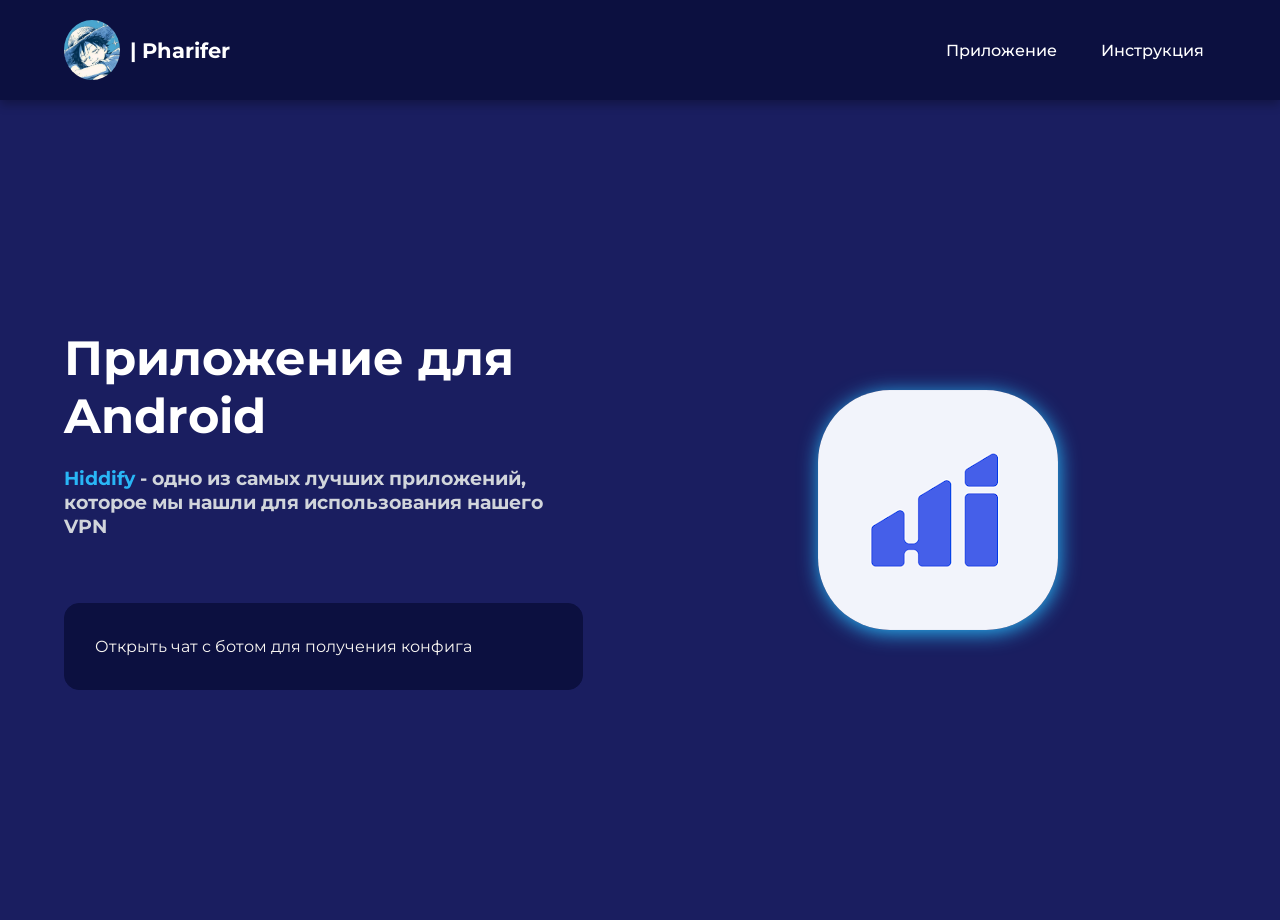
==== android.html @ e6823705 "Update android.html" ====
<!DOCTYPE html>
<html lang="en">
<head>
    <meta charset="UTF-8">
    <meta name="viewport" content="width=device-width, initial-scale=1.0">
    <link rel="stylesheet" href="css/android.css">
    <title>Android | Instruction</title>
</head>
<body>
    <header class="navigation">
        <a href="index.html" class="logo-link">
            <img src="img/logo.jpg" alt="Логотип"> | Pharifer
        </a>
        <button class="menu-toggle" aria-label="Меню">
            <span></span>
            <span></span>
        </button>
        <ul class="nav-list">
            <li class="nav-item"><a href="#app_block" class="nav-itemlink">Приложение</a></li>
            <li class="nav-item"><a href="#" class="nav-itemlink">Инструкция</a></li>
        </ul>
    </header>

    <section class="app-block" id="app_block">
        <div class="app-text">
            <h1 class="app-main-title">Приложение для Android</h1>
            <h3 class="app-subMainText"><a href="https://play.google.com/store/apps/details?id=app.hiddify.com&hl=ru" class="hiddify-link">Hiddify</a> - одно из самых лучших приложений, которое мы нашли для использования нашего VPN</h3>

            <a href="https://t.me/Pharifer_bot" target="_blank" class="tg-link-button">Открыть чат с ботом для получения конфига</a>
        </div>
        <div class="app-img">
            <img src="img/unnamed.webp" alt="Фоновое изображение">
        </div>
    </section>

</body>
</html>
---- css/android.css ----
/* Сброс и базовые стили */
@import url('https://fonts.googleapis.com/css2?family=Montserrat:ital,wght@0,100..900;1,100..900&display=swap');

* {
    margin: 0;
    padding: 0;
    box-sizing: border-box;
    font-family: "Montserrat", sans-serif;
    color: #fff;
}

/* Навигация */
.navigation {
    position: sticky;
    top: 0;
    z-index: 1000;
    display: flex;
    justify-content: space-between;
    align-items: center;
    padding: 20px 5%;
    background-color: #0c1040;
    box-shadow: 0 4px 10px rgba(0, 0, 0, 0.3);
}

/* Лого */
.logo-link {
    display: flex;
    align-items: center;
    color: white;
    text-decoration: none;
    font-size: 1.3rem;
    font-weight: bold;
    z-index: 1001;
}

.logo-link img {
    height: 60px;
    margin-right: 10px;
    border-radius: 100%;
}

/* Кнопка меню для мобильных */
.menu-toggle {
    display: none;
    flex-direction: column;
    justify-content: space-around;
    width: 30px;
    height: 25px;
    background: transparent;
    border: none;
    cursor: pointer;
    padding: 0;
    z-index: 1001;
}

.menu-toggle span {
    width: 100%;
    height: 3px;
    background: white;
    border-radius: 3px;
    transition: all 0.3s ease;
}

.menu-toggle.active span:nth-child(1) {
    transform: translateY(8px) rotate(45deg);
}

.menu-toggle.active span:nth-child(2) {
    opacity: 0;
}

/* Меню */
.nav-list {
    list-style: none;
    display: flex;
    gap: 20px;
}

.nav-itemlink {
    color: white;
    text-decoration: none;
    font-size: 1rem;
    font-weight: 500;
    padding: 8px 12px;
    border-radius: 8px;
    transition: background-color 0.3s, color 0.3s;
}

.nav-itemlink:hover {
    background-color: #1e255c;
    color: #4ade80;
}

/* Блок приветствия */
.app-block {
    display: flex;
    justify-content: space-between;
    align-items: center;
    padding: 40px 5%;
    text-align: left;
    gap: 40px;
    width: 100%;
    min-height: calc(100vh - 80px);
    background-color: #1a1e60;
    flex-wrap: wrap;
}

.app-text {
    flex: 1;
    min-width: 300px;
}

.app-main-title {
    font-size: clamp(1.8rem, 5vw, 3rem);
    font-weight: 700;
    margin-bottom: 20px;
    line-height: 1.2;
    width: 90%;
}

.app-subMainText {
    font-size: clamp(1rem, 2vw, 1.2rem);
    color: #d1d5db;
    margin-bottom: 40px;
    max-width: 90%;
}

.hiddify-link {
    text-decoration: none;
    color: #29b6f6;
}

.app-img {
    flex: 1;
    display: flex;
    justify-content: center;
    min-width: 280px;
}

.app-img img {
    max-width: 100%;
    border-top-left-radius: 30%;
    border-top-right-radius: 30%;
    border-bottom-left-radius: 30%;
    border-bottom-right-radius: 30%;
    height: auto;
    object-fit: contain;
    max-height: 500px;
    box-shadow: 1px 3px 20px #29b6f6;
}

.tg-link-button {
    background-color: #0c1040;
    margin-top: 25px;
    display: inline-block;
    padding: 33px 110px 33px 30px;
    border-radius: 15px;
    text-decoration: none;
    color: #f9f6f2;
    transition: .3s;
    border: 1px solid #0c1040;
    font-size: 1rem;
    text-align: center;
}

.tg-link-button:hover {
    background-color: #1e255c;
    color: #4ade80;
    transition: .3s;
    border: 1px solid #fff;
}
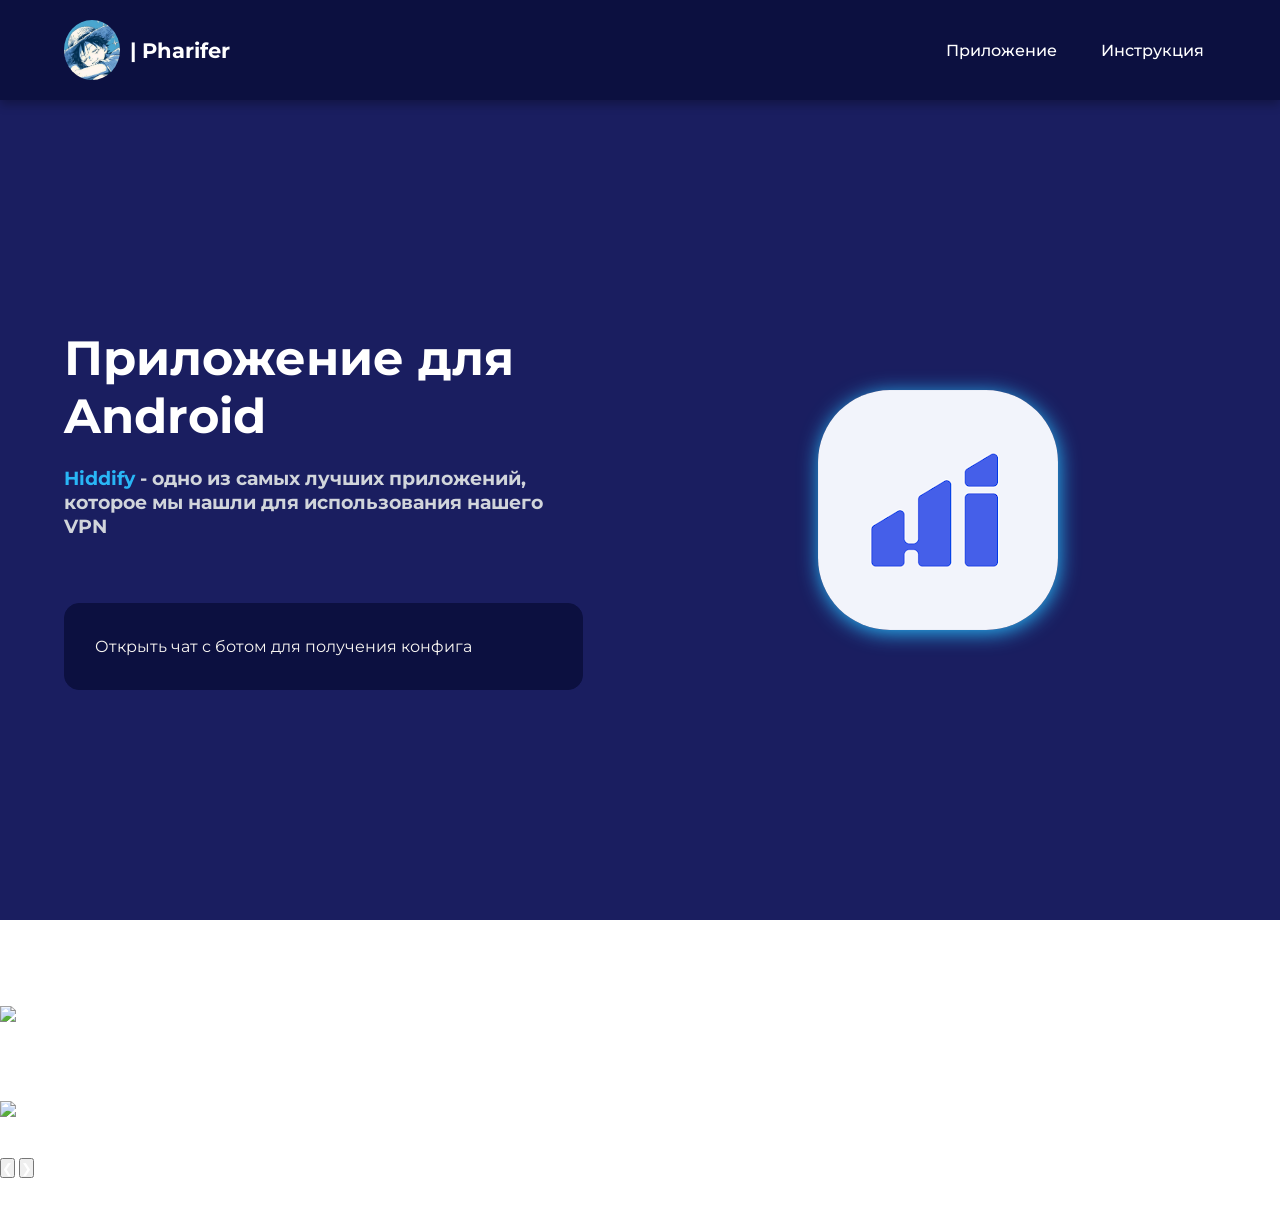
==== commit cb205228: "Update android.html" ====
--- a/android.html
+++ b/android.html
@@ -3,12 +3,13 @@
 <head>
     <meta charset="UTF-8">
     <meta name="viewport" content="width=device-width, initial-scale=1.0">
+    <script src="js/android.js"></script>
     <link rel="stylesheet" href="css/android.css">
     <title>Android | Instruction</title>
 </head>
 <body>
     <header class="navigation">
-        <a href="index.html" class="logo-link">
+        <a href="#" class="logo-link">
             <img src="img/logo.jpg" alt="Логотип"> | Pharifer
         </a>
         <button class="menu-toggle" aria-label="Меню">
@@ -17,7 +18,7 @@
         </button>
         <ul class="nav-list">
             <li class="nav-item"><a href="#app_block" class="nav-itemlink">Приложение</a></li>
-            <li class="nav-item"><a href="#" class="nav-itemlink">Инструкция</a></li>
+            <li class="nav-item"><a href="#instruction" class="nav-itemlink">Инструкция</a></li>
         </ul>
     </header>
 
@@ -33,5 +34,69 @@
         </div>
     </section>
 
+    <section class="carousel" role="region" id="instruction">
+      <h2 class="carousel-title">
+          Вот инструкция по использованию VPN на Android
+      </h2>
+
+        <div class="slides" id="slides">
+          
+          <!-- Slide 1 -->
+          <article class="slide">
+            <figure class="instruct-right">
+                <div class="photo-container">
+                    <img src="img/AndroidInstruct.png" alt="">
+                </div>
+              <figcaption class="sr-only">Добавление профиля</figcaption>
+            </figure>
+            <aside class="instruct-left">
+              <p class="instruct-text">1. Нажмите на кнопку добавления профиля</p>
+            </aside>
+          </article>
+      
+          <!-- Slide 2 -->
+          <article class="slide">
+            <figure class="instruct-right">
+                <div class="photo-container">
+                    <img src="img/AndroidInstruct2.png" alt="Получение конфига и добавление">
+                </div>
+              <figcaption class="sr-only">Получение конфигурации</figcaption>
+            </figure>
+            <aside class="instruct-left">
+              <p class="instruct-text">
+                1. Получите через бота конфиг (vless ссылку)<br><br>
+                2. Нажмите кнопку «Добавить из буфера обмена»
+              </p>
+            </aside>
+          </article>
+      
+          <!-- Slide 3 -->
+          <article class="slide">
+            <figure class="instruct-right">
+                <div class="photo-container">
+                    <img src="img/AndroidInstruct3.png" alt="Включение или отключение VPN">
+                </div>
+              <figcaption class="sr-only">Включение VPN</figcaption>
+            </figure>
+            <aside class="instruct-left">
+              <p class="instruct-text">1. Нажав на кнопку, включаете или отключаете VPN</p>
+            </aside>
+          </article>
+      
+        </div>
+      
+        <!-- Navigation buttons -->
+        <nav class="nav-buttons" aria-label="Навигация по слайдам">
+          <button class="nav left" id="prev" aria-label="Предыдущий слайд">&#10094;</button>
+          <button class="nav right" id="next" aria-label="Следующий слайд">&#10095;</button>
+        </nav>
+    </section>
+    
+    <footer class="footer">
+      <h2 class="footer-title">
+          Если у вас возникли вопросы, то не стесняйтесь задавать их <a href="https://t.me/tohidka_b" class="footer-link">ему!</a>
+      </h2>
+    </footer>
+
 </body>
 </html>
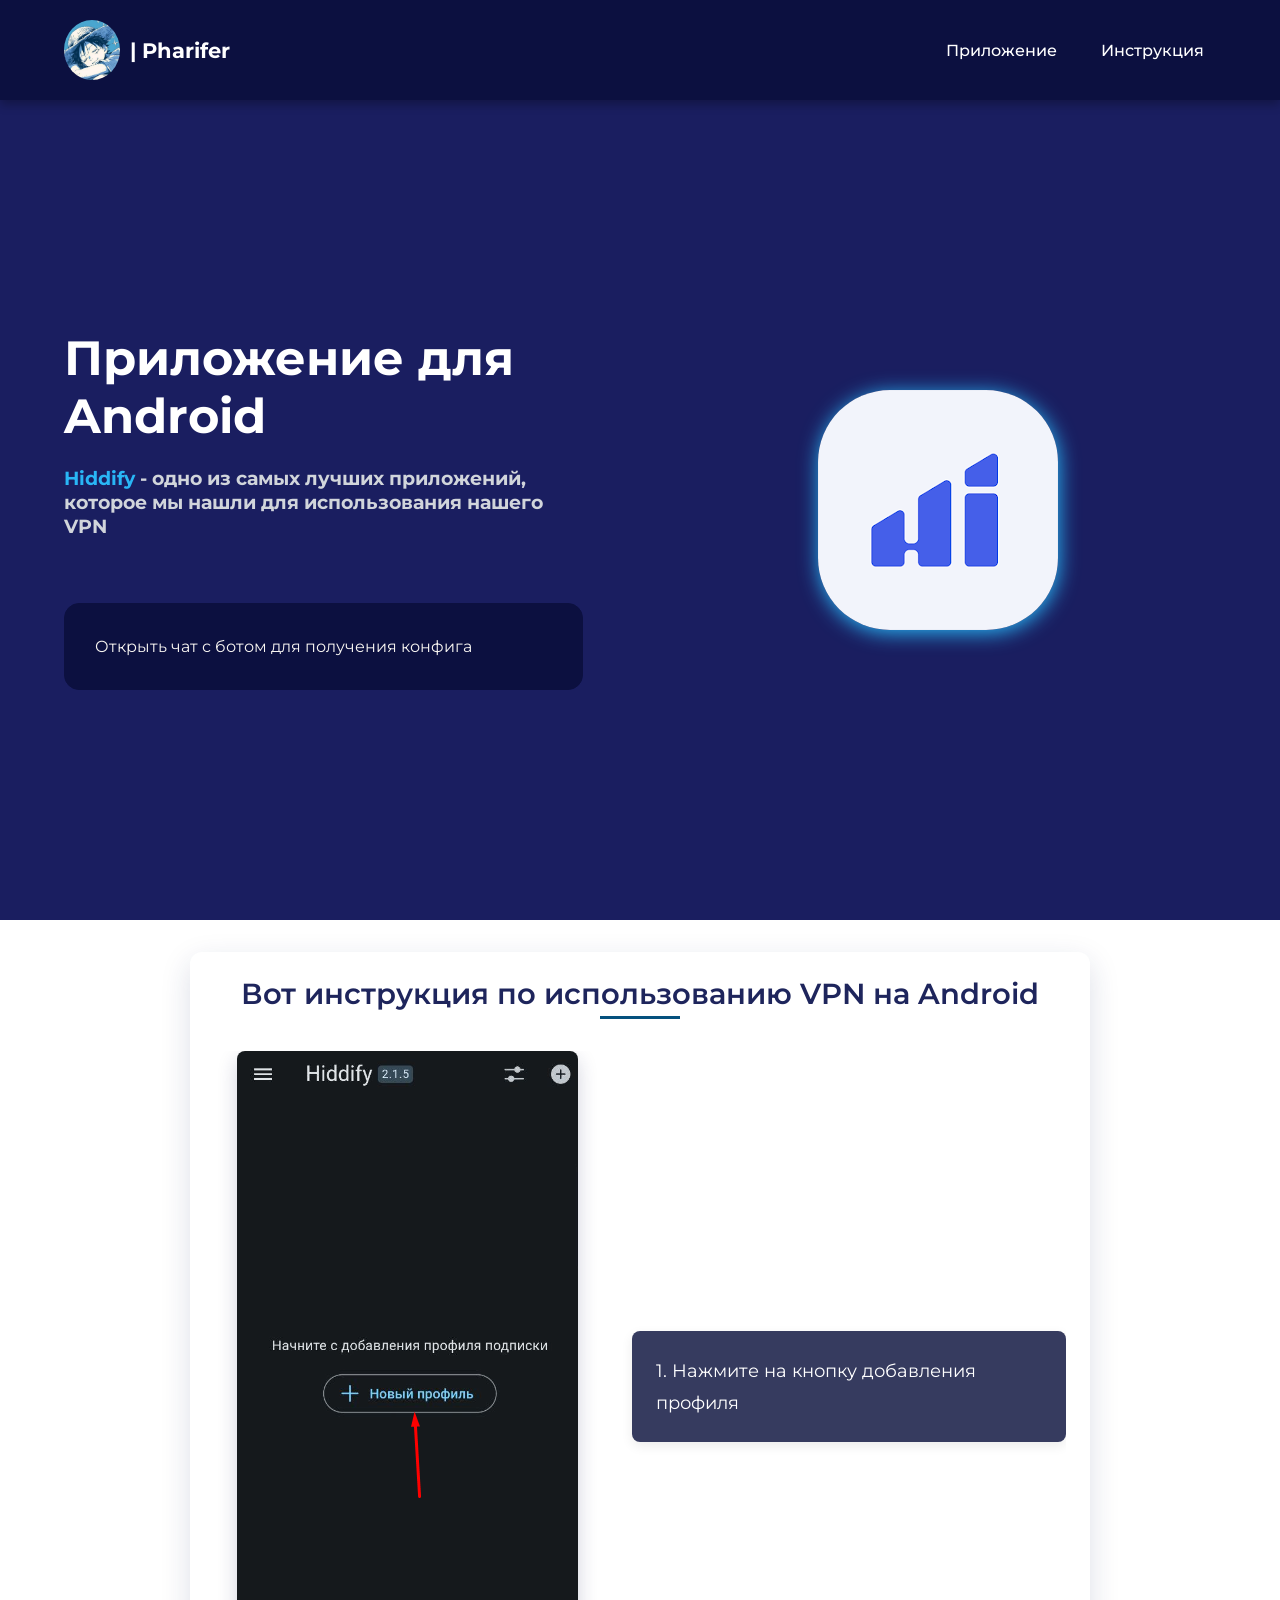
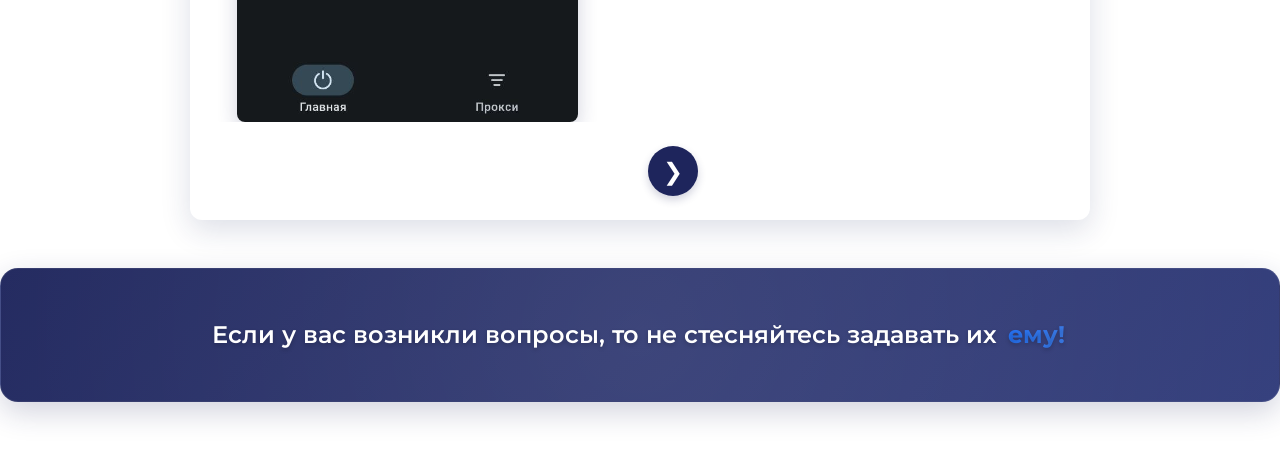
==== commit c3f79ae3: "Update android.html" ====
--- a/android.html
+++ b/android.html
@@ -9,7 +9,7 @@
 </head>
 <body>
     <header class="navigation">
-        <a href="#" class="logo-link">
+        <a href="index.html" class="logo-link">
             <img src="img/logo.jpg" alt="Логотип"> | Pharifer
         </a>
         <button class="menu-toggle" aria-label="Меню">
--- a/css/android.css
+++ b/css/android.css
@@ -1,5 +1,6 @@
 /* Сброс и базовые стили */
 @import url('https://fonts.googleapis.com/css2?family=Montserrat:ital,wght@0,100..900;1,100..900&display=swap');
+
 
 * {
     margin: 0;
@@ -8,6 +9,16 @@
     font-family: "Montserrat", sans-serif;
     color: #fff;
 }
+
+:root {
+    --primary-color: #1e255c;
+    --secondary-color: #3a4b8a;
+    --accent-color: #05517e;
+    --light-color: #363b5f;
+    --dark-color: #212529;
+    --text-color: #333;
+    --text-light: #f8f9fa;
+  }
 
 /* Навигация */
 .navigation {
@@ -168,4 +179,438 @@
     color: #4ade80;
     transition: .3s;
     border: 1px solid #fff;
-}+}
+  
+/* Стили карусели */
+.carousel {
+  max-width: 900px;
+  margin: 2rem auto;
+  padding: 1.5rem;
+  background: white;
+  border-radius: 12px;
+  box-shadow: 0 10px 30px rgba(30, 37, 92, 0.15);
+  position: relative;
+  overflow: hidden;
+}
+
+.carousel-title {
+  text-align: center;
+  color: var(--primary-color);
+  margin-bottom: 2rem;
+  font-size: 1.8rem;
+  font-weight: 600;
+  position: relative;
+  padding-bottom: 0.5rem;
+}
+
+.carousel-title::after {
+  content: '';
+  position: absolute;
+  bottom: 0;
+  left: 50%;
+  transform: translateX(-50%);
+  width: 80px;
+  height: 3px;
+  background: var(--accent-color);
+}
+
+/* Стили слайдов */
+.slides {
+  position: relative;
+  min-height: 400px;
+  overflow: hidden;
+}
+
+.slide {
+  display: flex;
+  align-items: center;
+  justify-content: space-between;
+  gap: 2rem;
+  position: absolute;
+  top: 0;
+  left: 0;
+  width: 100%;
+  height: 100%;
+  opacity: 0;
+  transition: opacity 0.5s ease-in-out;
+}
+
+.slide.active {
+  opacity: 1;
+  position: relative;
+}
+
+.instruct-left {
+  flex: 1;
+  padding: 1.5rem;
+  background-color: var(--light-color);
+  border-radius: 8px;
+  box-shadow: 0 4px 12px rgba(0, 0, 0, 0.08);
+}
+
+.instruct-text {
+  font-size: 1.1rem;
+  line-height: 1.8;
+  color: #fff;
+}
+
+.instruct-right {
+  flex: 1;
+  display: flex;
+  justify-content: center;
+  align-items: center;
+}
+
+.photo-container {
+  max-width: 100%;
+  border-radius: 8px;
+  overflow: hidden;
+  box-shadow: 0 8px 20px rgba(30, 37, 92, 0.2);
+}
+
+.photo-container img {
+  max-width: 100%;
+  height: auto;
+  display: block;
+}
+
+/* Навигационные кнопки */
+.nav-buttons {
+  display: flex;
+  justify-content: center;
+  gap: 1rem;
+  margin-top: 1.5rem;
+}
+
+.nav {
+  background-color: var(--primary-color);
+  color: white;
+  border: none;
+  border-radius: 50%;
+  width: 50px;
+  height: 50px;
+  font-size: 1.5rem;
+  cursor: pointer;
+  display: flex;
+  align-items: center;
+  justify-content: center;
+  transition: all 0.3s ease, visibility 0.3s, opacity 0.3s;
+  box-shadow: 0 4px 8px rgba(30, 37, 92, 0.2);
+}
+
+.nav.hidden {
+  visibility: hidden;
+  opacity: 0;
+  transform: scale(0.8);
+  pointer-events: none;
+}
+
+.nav:hover {
+  background-color: var(--secondary-color);
+  transform: translateY(-2px);
+  box-shadow: 0 6px 12px rgba(30, 37, 92, 0.3);
+}
+
+.nav:active {
+  transform: translateY(0);
+}
+
+/* Скрытые элементы для доступности */
+.sr-only {
+  position: absolute;
+  width: 1px;
+  height: 1px;
+  padding: 0;
+  margin: -1px;
+  overflow: hidden;
+  clip: rect(0, 0, 0, 0);
+  white-space: nowrap;
+  border-width: 0;
+}
+
+.footer {
+  background: linear-gradient(135deg, #1e255c 0%, #303b7a 100%);
+  padding: 3rem 2rem;
+  text-align: center;
+  border-radius: 18px;
+  margin: 3rem auto;
+  width: 100%;
+  box-shadow: 0 10px 30px rgba(30, 37, 92, 0.2);
+  position: relative;
+  overflow: hidden;
+  border: 1px solid rgba(255, 255, 255, 0.1);
+}
+
+.footer::before {
+    content: '';
+    position: absolute;
+    top: -50%;
+    left: -50%;
+    width: 200%;
+    height: 200%;
+    background: radial-gradient(circle, rgba(255,255,255,0.1) 0%, transparent 70%);
+    animation: rotate 15s linear infinite;
+    z-index: 0;
+}
+
+.footer-title {
+    color: white;
+    font-size: 1.5rem;
+    font-weight: 600;
+    margin: 0;
+    position: relative;
+    z-index: 1;
+    text-shadow: 0 2px 4px rgba(0,0,0,0.2);
+    line-height: 1.5;
+}
+
+.footer-link {
+    color: #fff;
+    text-decoration: none;
+    font-weight: 700;
+    position: relative;
+    display: inline-block;
+    transition: all 0.3s ease;
+    background: linear-gradient(90deg, #2575fc 0%, #5688dd 100%);
+    -webkit-background-clip: text;
+    background-clip: text;
+    -webkit-text-fill-color: transparent;
+    padding: 0 0.2rem;
+}
+
+.footer-link::after {
+    content: '';
+    position: absolute;
+    bottom: -2px;
+    left: 0;
+    width: 100%;
+    height: 2px;
+    background: linear-gradient(90deg, #2575fc 0%, #1b4ca1 100%);
+    transform: scaleX(0);
+    transform-origin: right;
+    transition: transform 0.3s ease;
+}
+
+.footer-link:hover {
+    transform: translateY(-2px);
+}
+
+.footer-link:hover::after {
+    transform: scaleX(1);
+    transform-origin: left;
+}
+
+/* Анимация фона */
+@keyframes rotate {
+    from {
+        transform: rotate(0deg);
+    }
+    to {
+        transform: rotate(360deg);
+    }
+}
+
+/* Эффект "пульсации" для призыва к действию */
+@keyframes pulse {
+    0% {
+        background-position: 0% 50%;
+    }
+    50% {
+        background-position: 100% 50%;
+    }
+    100% {
+        background-position: 0% 50%;
+    }
+}
+
+.footer-link {
+    animation: pulse 4s ease infinite;
+    background-size: 200% 200%;
+}
+
+/* Медиа-запросы для адаптивности */
+
+/* Для экранов до 1200px */
+@media (max-width: 1200px) {
+  .carousel {
+    max-width: 800px;
+  }
+}
+  
+  /* Для экранов до 992px (планшеты) */
+@media (max-width: 992px) {
+  .navigation {
+    padding: 15px 5%;
+  }
+
+  .logo-link img {
+    height: 50px;
+  }
+
+  .app-img img {
+      border-radius: 45%;
+      box-shadow: none;
+  }
+  
+  .app-block {
+    padding: 30px 5%;
+    flex-direction: column;
+    text-align: center;
+  }
+
+  .app-text {
+      margin-top: 80px;
+  }
+  
+  .app-text, .app-main-title, .app-subMainText {
+    text-align: center;
+    margin-left: auto;
+    margin-right: auto;
+  }
+  
+  .carousel {
+    max-width: 700px;
+    padding: 1rem;
+  }
+  
+  .slide {
+    flex-direction: column;
+    gap: 1.5rem;
+  }
+  
+  .instruct-left, .instruct-right {
+    flex: none;
+    width: 100%;
+  }
+}
+  
+  /* Для экранов до 768px */
+@media (max-width: 768px) {
+  .navigation {
+    padding: 10px 5%;
+  }
+  
+  .menu-toggle {
+    display: flex;
+  }
+  
+  .nav-list {
+    position: fixed;
+    top: 0;
+    right: -100%;
+    width: 70%;
+    height: 100vh;
+    background-color: #0c1040;
+    flex-direction: column;
+    align-items: center;
+    justify-content: center;
+    transition: right 0.3s ease;
+    padding-top: 80px;
+  }
+  
+  .nav-list.active {
+    right: 0;
+  }
+  
+  .app-main-title {
+    font-size: 2rem;
+    width: 100%;
+  }
+  
+  .app-subMainText {
+    font-size: 1rem;
+    max-width: 100%;
+  }
+  
+  .carousel {
+    max-width: 90%;
+    margin: 1.5rem auto;
+  }
+  
+  .tg-link-button {
+    padding: 25px 80px 25px 25px;
+    font-size: 0.9rem;
+  }
+  
+  .footer {
+    padding: 2rem 1rem;
+    margin: 2rem auto;
+  }
+  
+  .footer-title {
+    font-size: 1.2rem;
+  }
+}
+  
+  /* Для экранов до 576px (мобильные) */
+@media (max-width: 576px) {
+  .logo-link img {
+    height: 40px;
+  }
+  
+  .app-block {
+    padding: 20px 5%;
+  }
+  
+  .app-main-title {
+    font-size: 1.8rem;
+  }
+  
+  .app-subMainText {
+    font-size: 0.9rem;
+  }
+  
+  .carousel-title {
+    font-size: 1.5rem;
+  }
+  
+  .instruct-text {
+    font-size: 1rem;
+    line-height: 1.6;
+  }
+  
+  .nav {
+    width: 40px;
+    height: 40px;
+    font-size: 1.2rem;
+  }
+  
+  .tg-link-button {
+    padding: 20px 60px 20px 20px;
+    font-size: 0.8rem;
+  }
+  
+  .footer {
+    padding: 1.5rem 1rem;
+    margin: 1.5rem auto;
+    border-radius: 12px;
+  }
+  
+  .footer-title {
+    font-size: 1.1rem;
+  }
+}
+
+  /* Для очень маленьких экранов до 400px */
+@media (max-width: 400px) {
+  .nav-list {
+    width: 85%;
+  }
+  
+  .app-img img {
+    max-height: 300px;
+  }
+  
+  .tg-link-button {
+    padding: 15px 40px 15px 15px;
+    font-size: 0.75rem;
+  }
+  
+  .carousel {
+    padding: 0.8rem;
+  }
+  
+  .instruct-left {
+    padding: 1rem;
+  }
+}
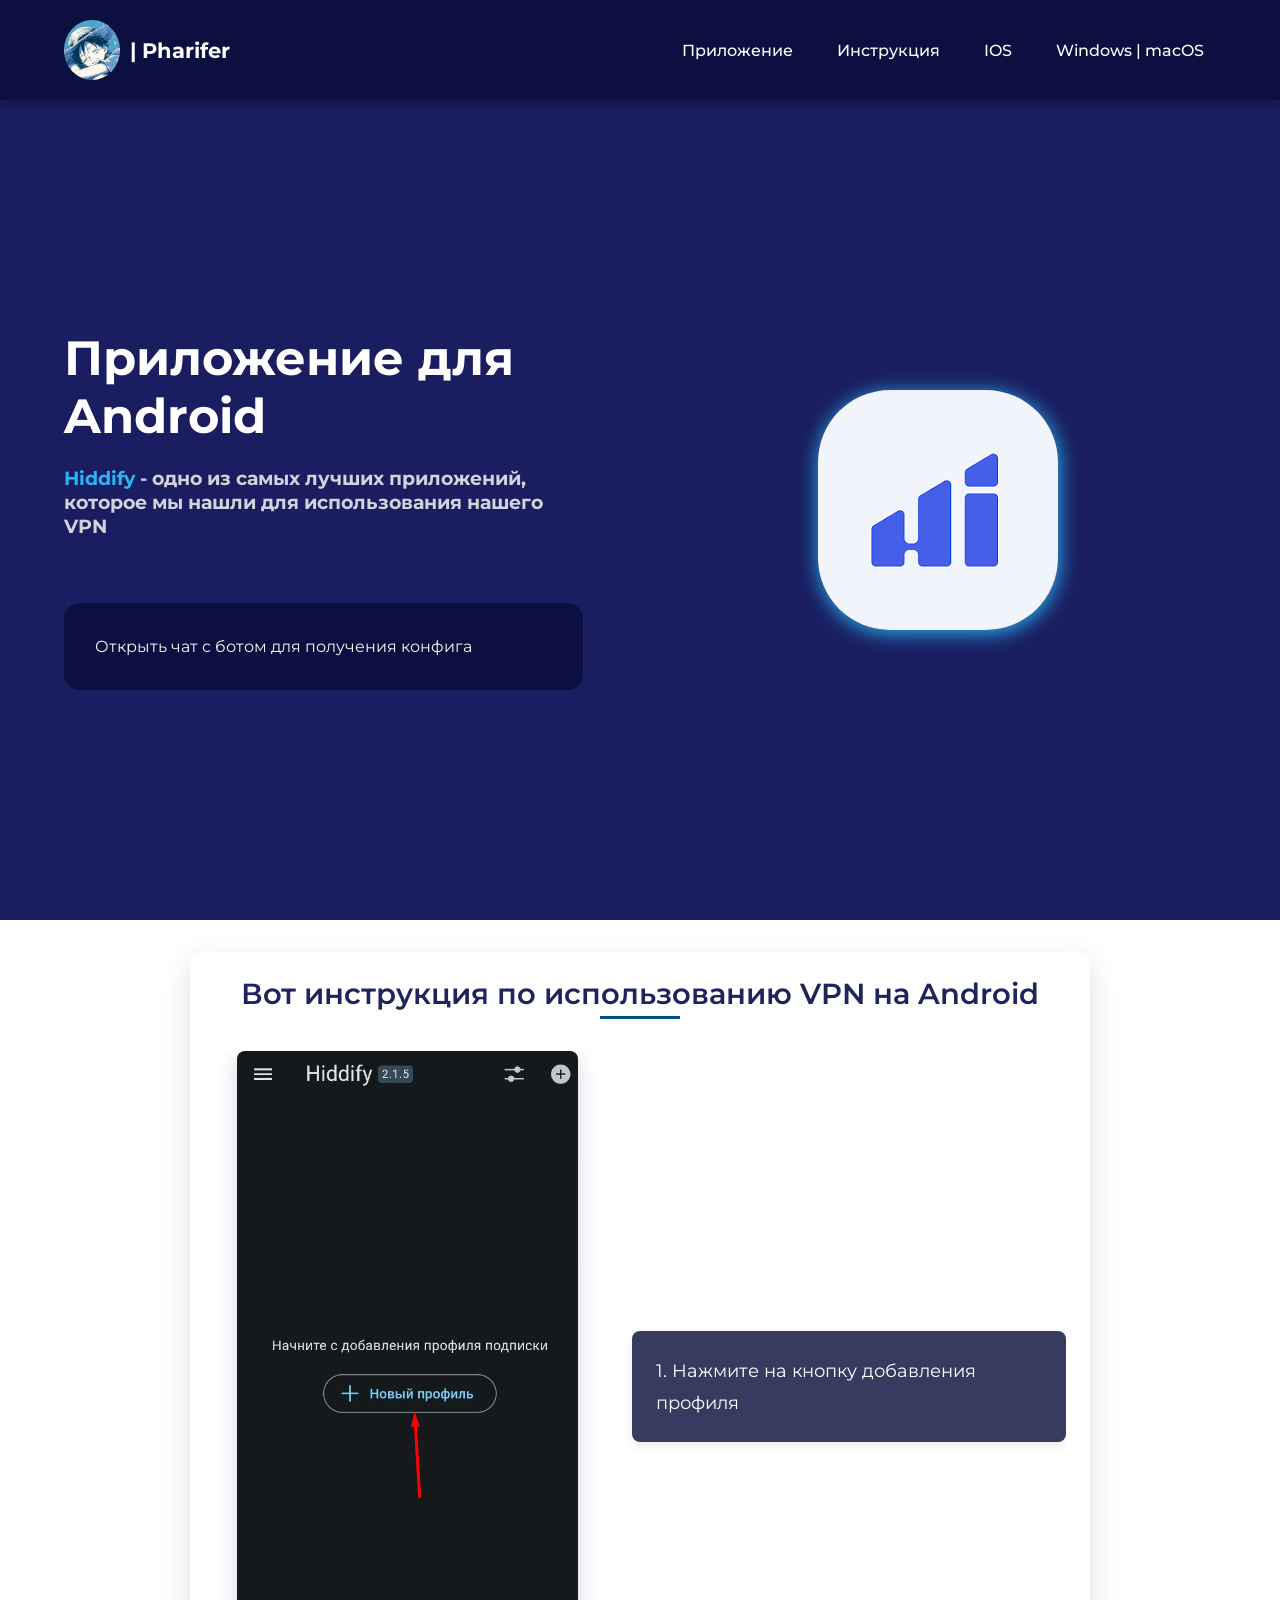
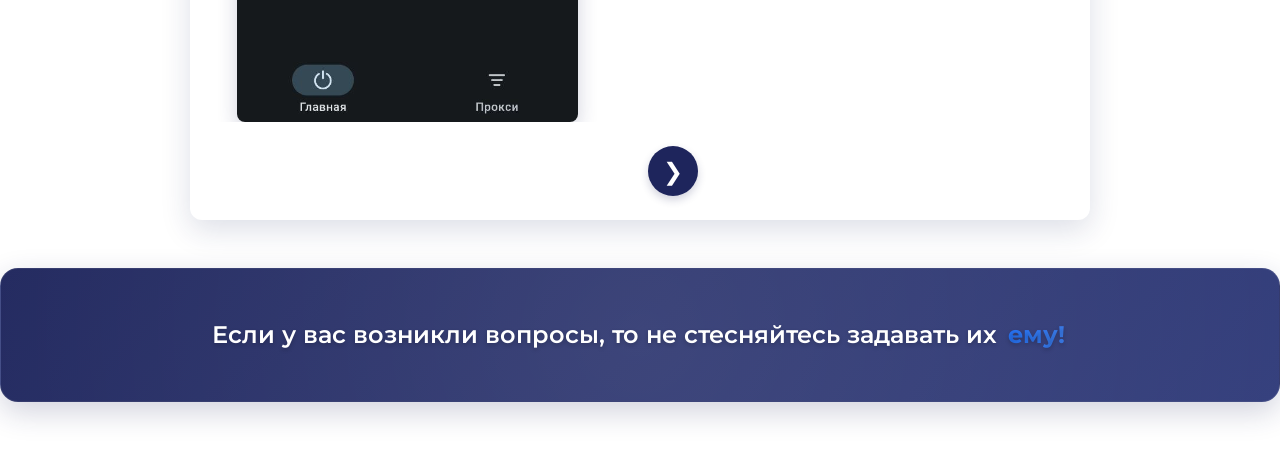
==== commit c06cafd0: "Update android.html" ====
--- a/android.html
+++ b/android.html
@@ -19,6 +19,8 @@
         <ul class="nav-list">
             <li class="nav-item"><a href="#app_block" class="nav-itemlink">Приложение</a></li>
             <li class="nav-item"><a href="#instruction" class="nav-itemlink">Инструкция</a></li>
+            <li class="nav-item"><a href="ios.html" class="nav-itemlink">IOS</a></li>
+            <li class="nav-item"><a href="winmac.html" class="nav-itemlink">Windows | macOS</a></li>
         </ul>
     </header>
 
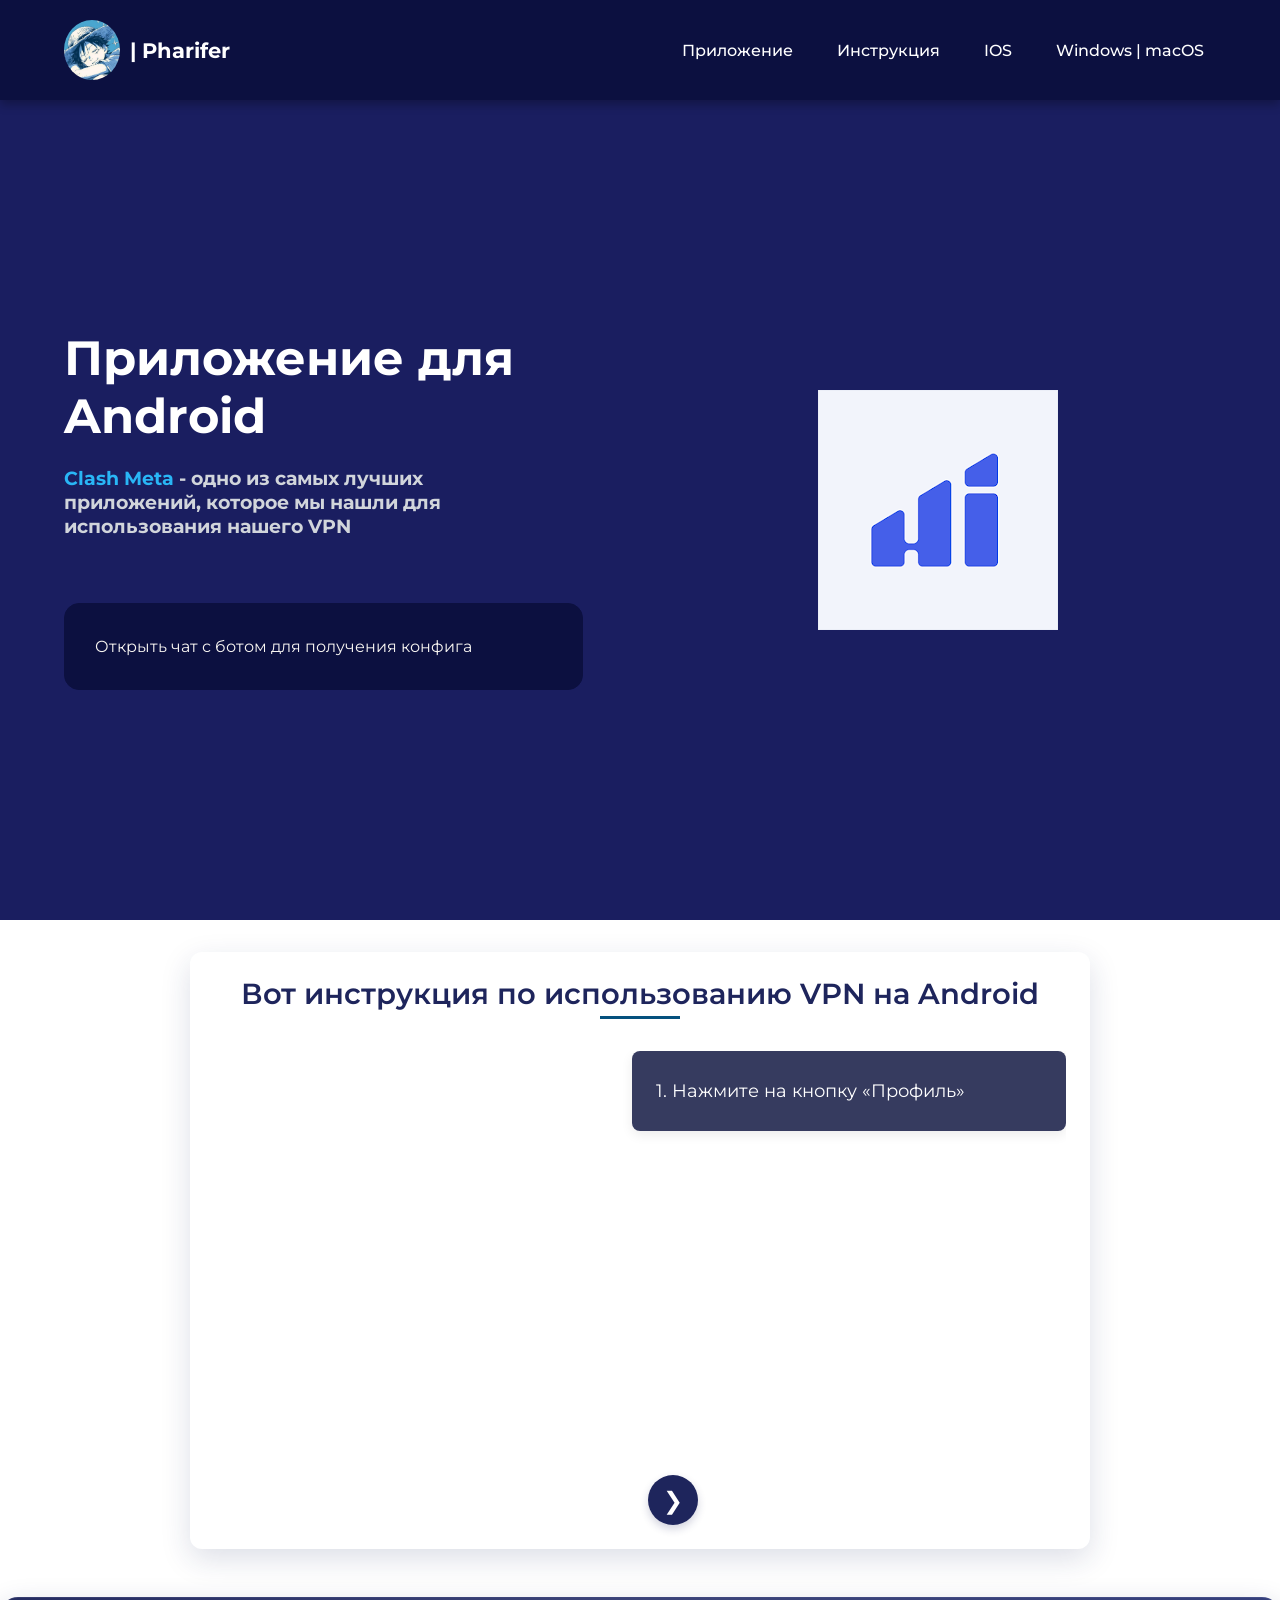
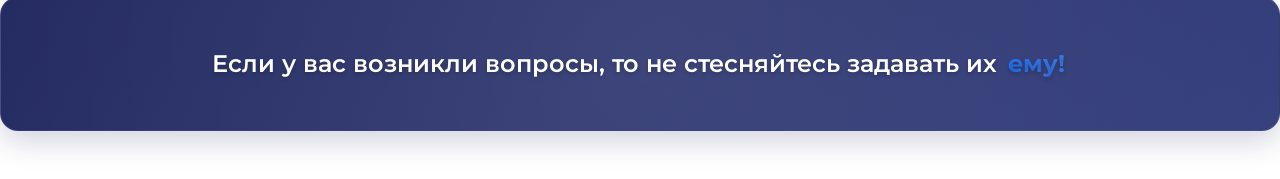
==== commit f967e3cb: "Update android.html" ====
--- a/android.html
+++ b/android.html
@@ -27,7 +27,7 @@
     <section class="app-block" id="app_block">
         <div class="app-text">
             <h1 class="app-main-title">Приложение для Android</h1>
-            <h3 class="app-subMainText"><a href="https://play.google.com/store/apps/details?id=app.hiddify.com&hl=ru" class="hiddify-link">Hiddify</a> - одно из самых лучших приложений, которое мы нашли для использования нашего VPN</h3>
+            <h3 class="app-subMainText"><a href="https://github.com/MetaCubeX/ClashMetaForAndroid/releases/download/v2.11.1/cmfa-2.11.1-meta-universal-release.apk" class="hiddify-link">Clash Meta</a> - одно из самых лучших приложений, которое мы нашли для использования нашего VPN</h3>
 
             <a href="https://t.me/Pharifer_bot" target="_blank" class="tg-link-button">Открыть чат с ботом для получения конфига</a>
         </div>
@@ -47,12 +47,12 @@
           <article class="slide">
             <figure class="instruct-right">
                 <div class="photo-container">
-                    <img src="img/AndroidInstruct.png" alt="">
+                    <img src="img/AndroidInstruct1.png" alt="">
                 </div>
               <figcaption class="sr-only">Добавление профиля</figcaption>
             </figure>
             <aside class="instruct-left">
-              <p class="instruct-text">1. Нажмите на кнопку добавления профиля</p>
+              <p class="instruct-text">1. Нажмите на кнопку «Профиль»</p>
             </aside>
           </article>
       
@@ -66,8 +66,8 @@
             </figure>
             <aside class="instruct-left">
               <p class="instruct-text">
-                1. Получите через бота конфиг (vless ссылку)<br><br>
-                2. Нажмите кнопку «Добавить из буфера обмена»
+                1. Получите через бота конфиг (файл)<br><br>
+                2. Нажмите кнопку «+» в правом верхнем углу
               </p>
             </aside>
           </article>
@@ -81,7 +81,95 @@
               <figcaption class="sr-only">Включение VPN</figcaption>
             </figure>
             <aside class="instruct-left">
-              <p class="instruct-text">1. Нажав на кнопку, включаете или отключаете VPN</p>
+              <p class="instruct-text">
+                1. Нажмите на три точки<br><br>
+                2. Нажмите на кнопку «Импорт», в дальнейшем выбрав файл, который<br> отправил вам бот
+
+              </p>
+            </aside>
+          </article>
+
+          <!-- Slide 4 -->
+          <article class="slide">
+            <figure class="instruct-right">
+                <div class="photo-container">
+                    <img src="img/AndroidInstruct4.png" alt="Включение или отключение VPN">
+                </div>
+              <figcaption class="sr-only">Включение VPN</figcaption>
+            </figure>
+            <aside class="instruct-left">
+              <p class="instruct-text">1. Нажмите на кнопку «Файл»</p>
+            </aside>
+          </article>
+
+          <!-- Slide 5 -->
+          <article class="slide">
+            <figure class="instruct-right">
+                <div class="photo-container">
+                    <img src="img/AndroidInstruct5.png" alt="Включение или отключение VPN">
+                </div>
+              <figcaption class="sr-only">Включение VPN</figcaption>
+            </figure>
+            <aside class="instruct-left">
+              <p class="instruct-text">
+                1. Нажмите кнопку «Обзор файлов» и выберите файл, который вам отправил бот<br><br>
+                2. Сохраните и выберите, сохранившийся конфиг
+              </p>
+            </aside>
+          </article>
+
+          <!-- Slide 6 -->
+          <article class="slide">
+            <figure class="instruct-right">
+                <div class="photo-container">
+                    <img src="img/AndroidInstruct6.png" alt="Включение или отключение VPN">
+                </div>
+              <figcaption class="sr-only">Включение VPN</figcaption>
+            </figure>
+            <aside class="instruct-left">
+              <p class="instruct-text">1. Вернитесь на главное меню и нажмите кнопку «Настройки»</p>
+            </aside>
+          </article>
+
+          <!-- Slide 7 -->
+          <article class="slide">
+            <figure class="instruct-right">
+                <div class="photo-container">
+                    <img src="img/AndroidInstruct7.png" alt="Включение или отключение VPN">
+                </div>
+              <figcaption class="sr-only">Включение VPN</figcaption>
+            </figure>
+            <aside class="instruct-left">
+              <p class="instruct-text">1. Нажмите на кнопку «Переопределение»</p>
+            </aside>
+          </article>
+
+          <!-- Slide 8 -->
+          <article class="slide">
+            <figure class="instruct-right">
+                <div class="photo-container">
+                    <img src="img/AndroidInstruct8.png" alt="Включение или отключение VPN">
+                </div>
+              <figcaption class="sr-only">Включение VPN</figcaption>
+            </figure>
+            <aside class="instruct-left">
+              <p class="instruct-text">
+                1. Проскрольте вниз и найдите раздел «Режим»<br><br>
+                2. Измените режим, на «Режим правил»
+              </p>
+            </aside>
+          </article>
+
+          <!-- Slide 9 -->
+          <article class="slide">
+            <figure class="instruct-right">
+                <div class="photo-container">
+                    <img src="img/AndroidInstruct9.png" alt="Включение или отключение VPN">
+                </div>
+              <figcaption class="sr-only">Включение VPN</figcaption>
+            </figure>
+            <aside class="instruct-left">
+              <p class="instruct-text">1. В главном меню, нажав на первую кнопку включите или отключите VPN</p>
             </aside>
           </article>
       
--- a/css/android.css
+++ b/css/android.css
@@ -150,14 +150,9 @@
 
 .app-img img {
     max-width: 100%;
-    border-top-left-radius: 30%;
-    border-top-right-radius: 30%;
-    border-bottom-left-radius: 30%;
-    border-bottom-right-radius: 30%;
     height: auto;
     object-fit: contain;
     max-height: 500px;
-    box-shadow: 1px 3px 20px #29b6f6;
 }
 
 .tg-link-button {
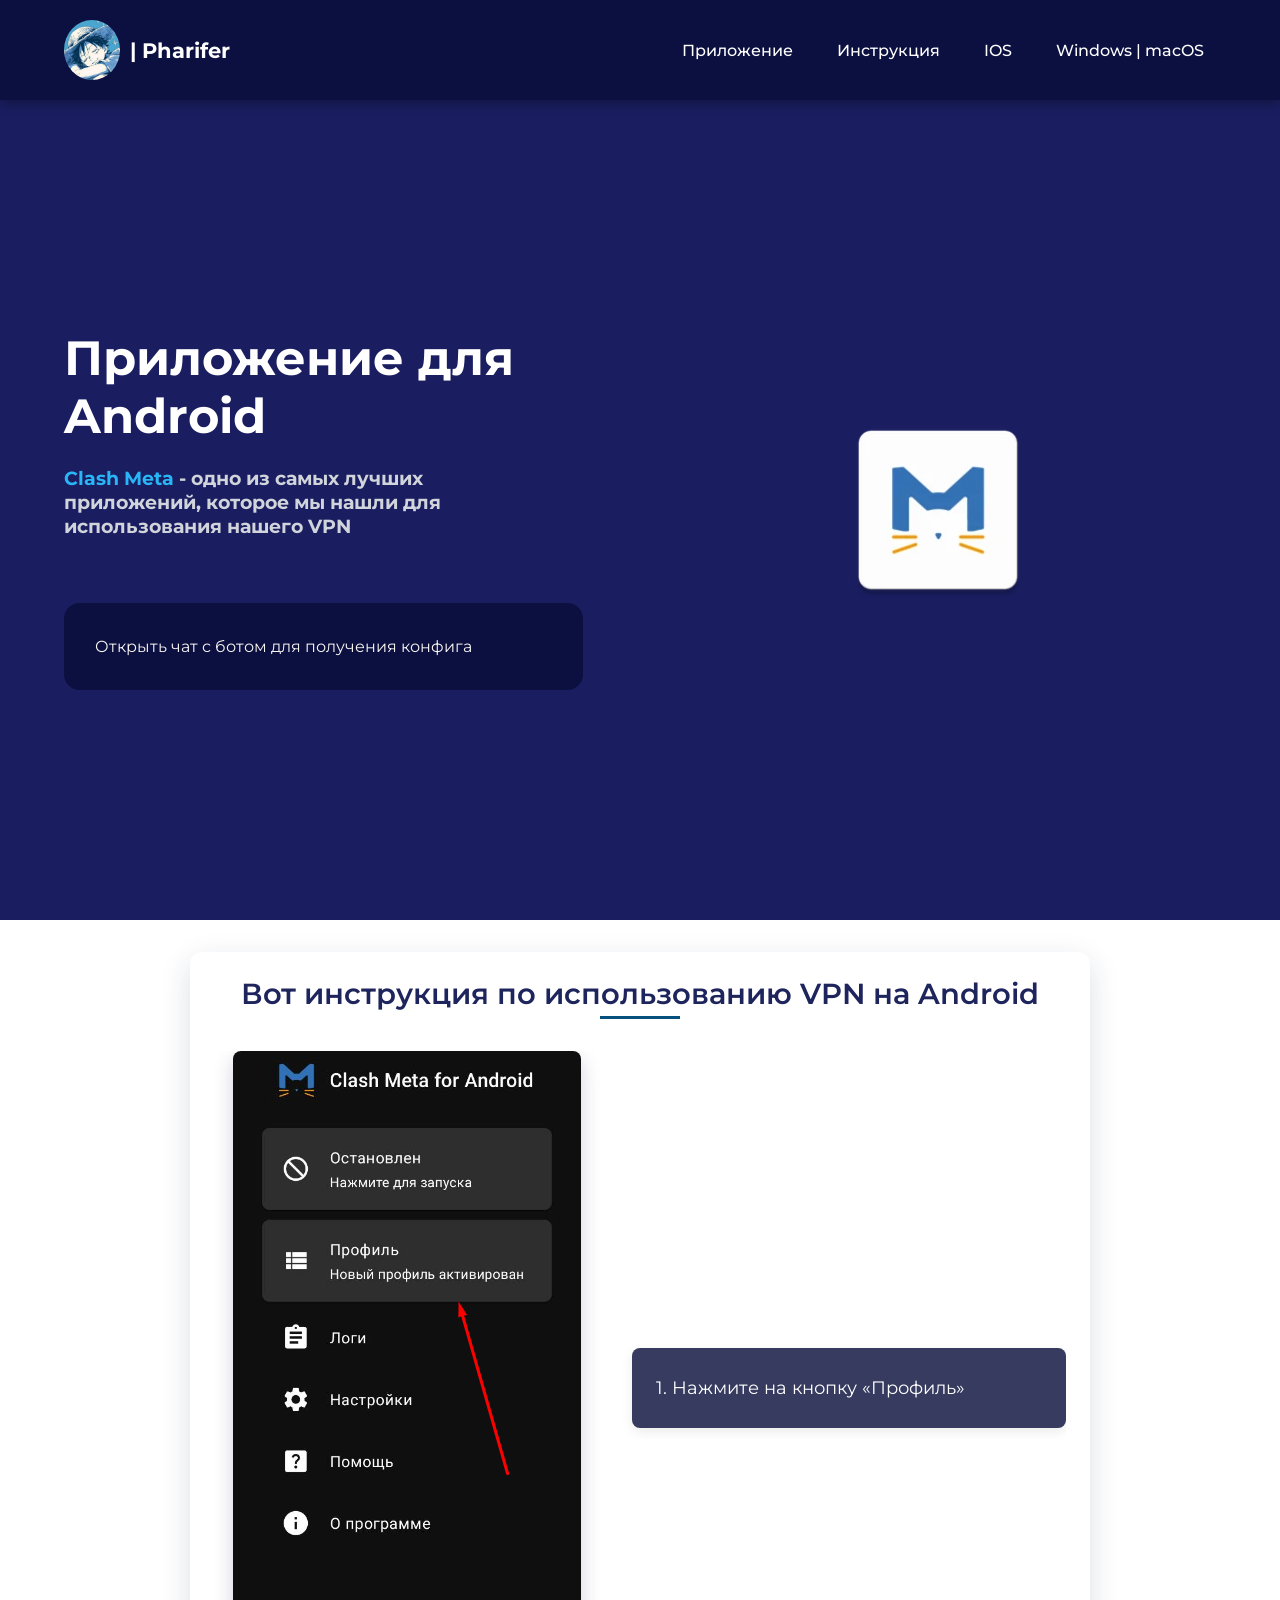
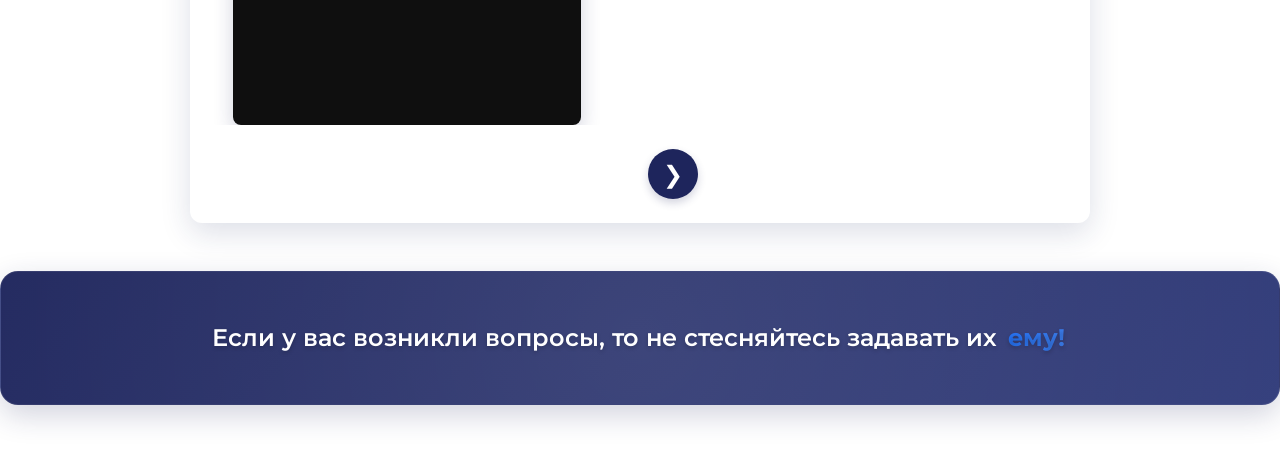
==== commit 78e6764c: "Update android.html" ====
--- a/android.html
+++ b/android.html
@@ -60,22 +60,6 @@
           <article class="slide">
             <figure class="instruct-right">
                 <div class="photo-container">
-                    <img src="img/AndroidInstruct2.png" alt="Получение конфига и добавление">
-                </div>
-              <figcaption class="sr-only">Получение конфигурации</figcaption>
-            </figure>
-            <aside class="instruct-left">
-              <p class="instruct-text">
-                1. Получите через бота конфиг (файл)<br><br>
-                2. Нажмите кнопку «+» в правом верхнем углу
-              </p>
-            </aside>
-          </article>
-      
-          <!-- Slide 3 -->
-          <article class="slide">
-            <figure class="instruct-right">
-                <div class="photo-container">
                     <img src="img/AndroidInstruct3.png" alt="Включение или отключение VPN">
                 </div>
               <figcaption class="sr-only">Включение VPN</figcaption>
@@ -89,7 +73,7 @@
             </aside>
           </article>
 
-          <!-- Slide 4 -->
+          <!-- Slide 3 -->
           <article class="slide">
             <figure class="instruct-right">
                 <div class="photo-container">
@@ -102,7 +86,7 @@
             </aside>
           </article>
 
-          <!-- Slide 5 -->
+          <!-- Slide 4 -->
           <article class="slide">
             <figure class="instruct-right">
                 <div class="photo-container">
@@ -114,6 +98,22 @@
               <p class="instruct-text">
                 1. Нажмите кнопку «Обзор файлов» и выберите файл, который вам отправил бот<br><br>
                 2. Сохраните и выберите, сохранившийся конфиг
+              </p>
+            </aside>
+          </article>
+
+          <!-- Slide 5 -->
+          <article class="slide">
+            <figure class="instruct-right">
+                <div class="photo-container">
+                    <img src="img/AndroidInstruct2.png" alt="Получение конфига и добавление">
+                </div>
+              <figcaption class="sr-only">Получение конфигурации</figcaption>
+            </figure>
+            <aside class="instruct-left">
+              <p class="instruct-text">
+                1. Получите через бота конфиг (файл)<br><br>
+                2. Нажмите кнопку «+» в правом верхнем углу
               </p>
             </aside>
           </article>
@@ -190,3 +190,4 @@
 
 </body>
 </html>
+
